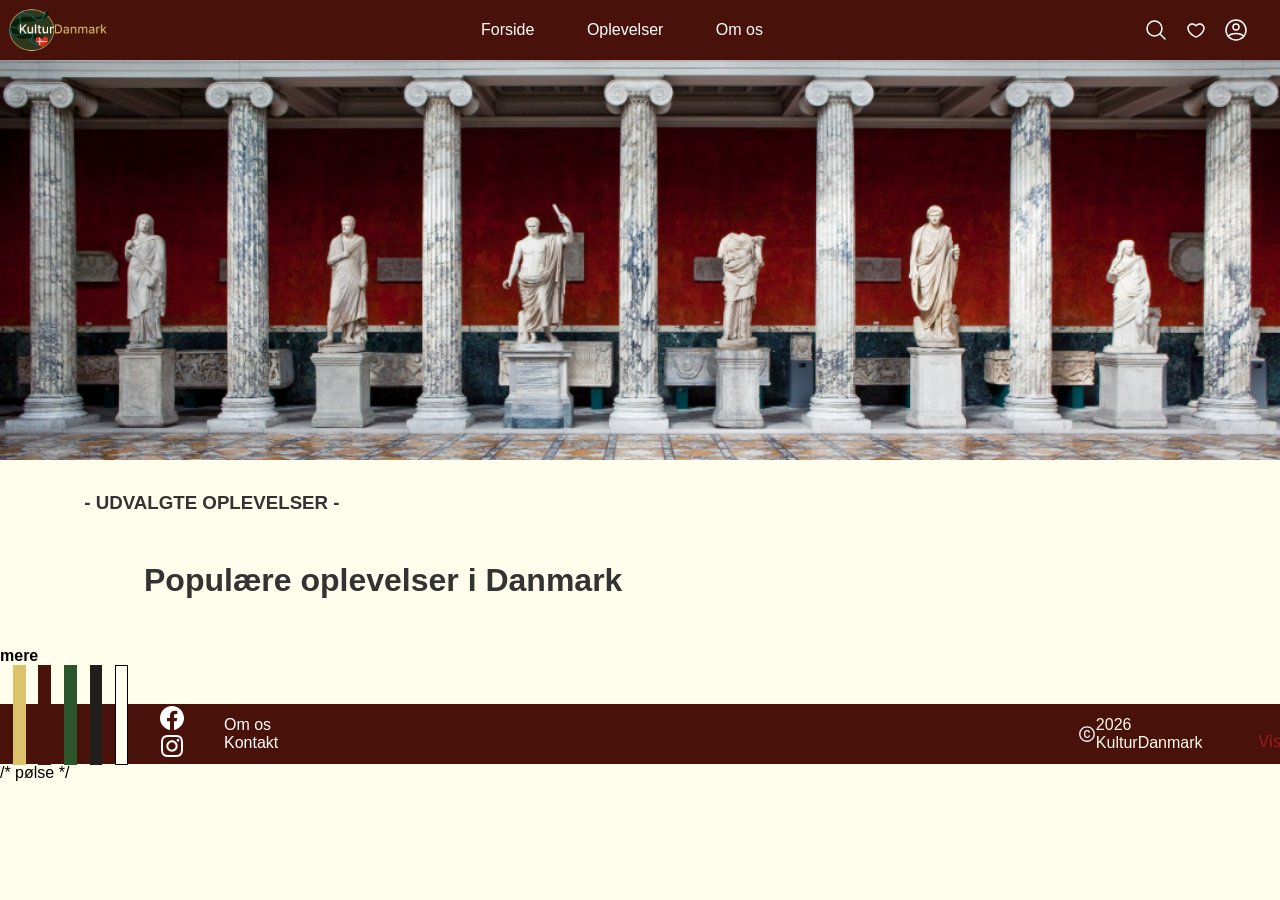
==== index.html @ b238a666 "hello world" ====
<!DOCTYPE html>
<html lang="da">
<head>
    <meta charset="UTF-8">
    <meta name="viewport" content="width=device-width, initial-scale=1.0">
    <title>Forside</title>
    <link rel="stylesheet" href="/css/siyamand.css">
</head>
<body>
    <header>
        <a href="/index.html">
            <img class="logo" src="/img/logo.png" alt="logo">
        </a>
        <nav>
            <ul>
                <li><a href="/index.html">Forside</a></li>
                <li><a href="/oplevelser.html">Oplevelser</a></li>
                <li><a href="/omos.html">Om os</a></li>
            </ul>
        </nav>
        <div class="ikon">
        <a href="#">
            <img class="ikoner" src="/img/magnifying-glass.svg" alt="søgeikon">
        </a>
        <a href="#">
            <img class="ikoner" src="/img/heart.svg" alt="likes">
        </a>
        <a href="#">
            <img class="ikoner" src="/img/profile-circle.svg" alt="profile">
        </a>
        </div>
    </header>

    <main>
        <img src="/img/banner.png" alt="banner" class="banner-img">
        <h3>- UDVALGTE OPLEVELSER -</h3>
        <h1>Populære oplevelser i Danmark</h1>
        <div class="mere"> </div>
        <h4>mere</h4>

         <div class="farve-linjer">
            <div class="box-1"></div>
            <div class="box-2"></div>
            <div class="box-3"></div>
            <div class="box-4"></div>
            <div class="box-5"></div>
        </div>
    </main>
    
    <footer>
        <div class="so-me">
            <img src="/img/facebook.svg" alt="facebook">
            <img src="/img/instagram.svg" alt="instagram">
        </div>
        <div class="box-6"></div>
        <div class="genveje">
            <ul>
                <li><a href="/omos.html">Om os</a></li>
                <li><a href="#">Kontakt</a></li>
            </ul>
        </div>
        <div class="copyright">
            <img class="copyikon" src="/img/copyright-circle.svg" alt="copyright">
            <p class="kdk">2026 KulturDanmark</p>
            <img class="visitdk" src="/img/visitdenmark-logo.png" alt="visitdenmark">
        </div>        
    </footer>
</body>
</html>

/* pølse */
---- css/siyamand.css ----
/*Hele hjemmesiden*/
* {
    box-sizing: border-box;
    margin: 0;
    font-family: inter, sans-serif;
}

body {
    background-color: #fffdeb;
}

/*Header*/
header {
    background-color: #48110a;
    display: flex;
    align-items: center;
    padding: 0;
    justify-content: space-between;
    height: 60px;
}

.logo {
    width: 100px;
    display: block;
    margin: 0.5em;
}

nav {
    padding: 0;
}

nav ul {
    padding: 0;
}

nav li {
    display: inline-block;
    padding: 0 1.5em;
}

li a {
    color: #ffffff;
    text-decoration: none;
}

li a:hover {
    color: #d7d7d7;
    border-bottom: 2px solid #d7d7d7;
}

.ikoner {
    display: flex;
    align-items: center;
    margin: 0 1rem 0 auto;
}

.ikon {
    display: flex;
    margin: 0 1em;
}

/*Footer*/
footer {
    background-color: #48110a;
    height: 60px;
    display: flex;
    align-items: center;
    justify-content: space-between;
    margin: 0;
}

.farve-linjer {
    display: flex;
    position: relative;
    margin-bottom: -3.8em;
}

.box-1 {
    background-color: #ddc26c;
    height: 100px;
    width: 1%;
    margin-right: 0.8em;
    margin-left: 0.8em;
}

.box-2 {
    background-color: #48110a;
    height: 100px;
    width: 1%;
    margin-right: 0.8em;
}

.box-3 {
    background-color: #2c572c;
    height: 100px;
    width: 1%;
    margin-right: 0.8em;
}

.box-4 {
    background-color: #211e1c;
    height: 100px;
    width: 1%;
    margin-right: 0.8em;
}

.box-5 {
    background-color: #fffdeb;
    height: 100px;
    width: 1%;
    margin-right: 0.8em;
    border-style: solid;
    border-width: 1px;
}

.so-me {
    margin-left: 10em;
}

.box-6 {
    background-color: white;
}

.genveje {
    margin-right: 50em;
    text-decoration: none;
}

.genveje ul {
    color: white;
    list-style: none;
}

.genveje ul li a:hover {
    color: #d7d7d7;
}

.copyright {
    float: right;
    display: flex;
    color: #fffdeb;
    width: 25%;
    justify-content: space-between;
    align-items: center;
}

.copyikon {
    width: 1.1em;
}

.kdk {
    margin-right: 3em;
}

.visitdk {
    width: 10em;
}

/*Forside*/
.banner-img {
    height: 400px;
    object-fit: cover;
    object-position: center 35%;
    width: 100%;
}

h1,h3 {
    color: #333333;
    text-align: left;
    margin: 1.5em 4.5em;
}
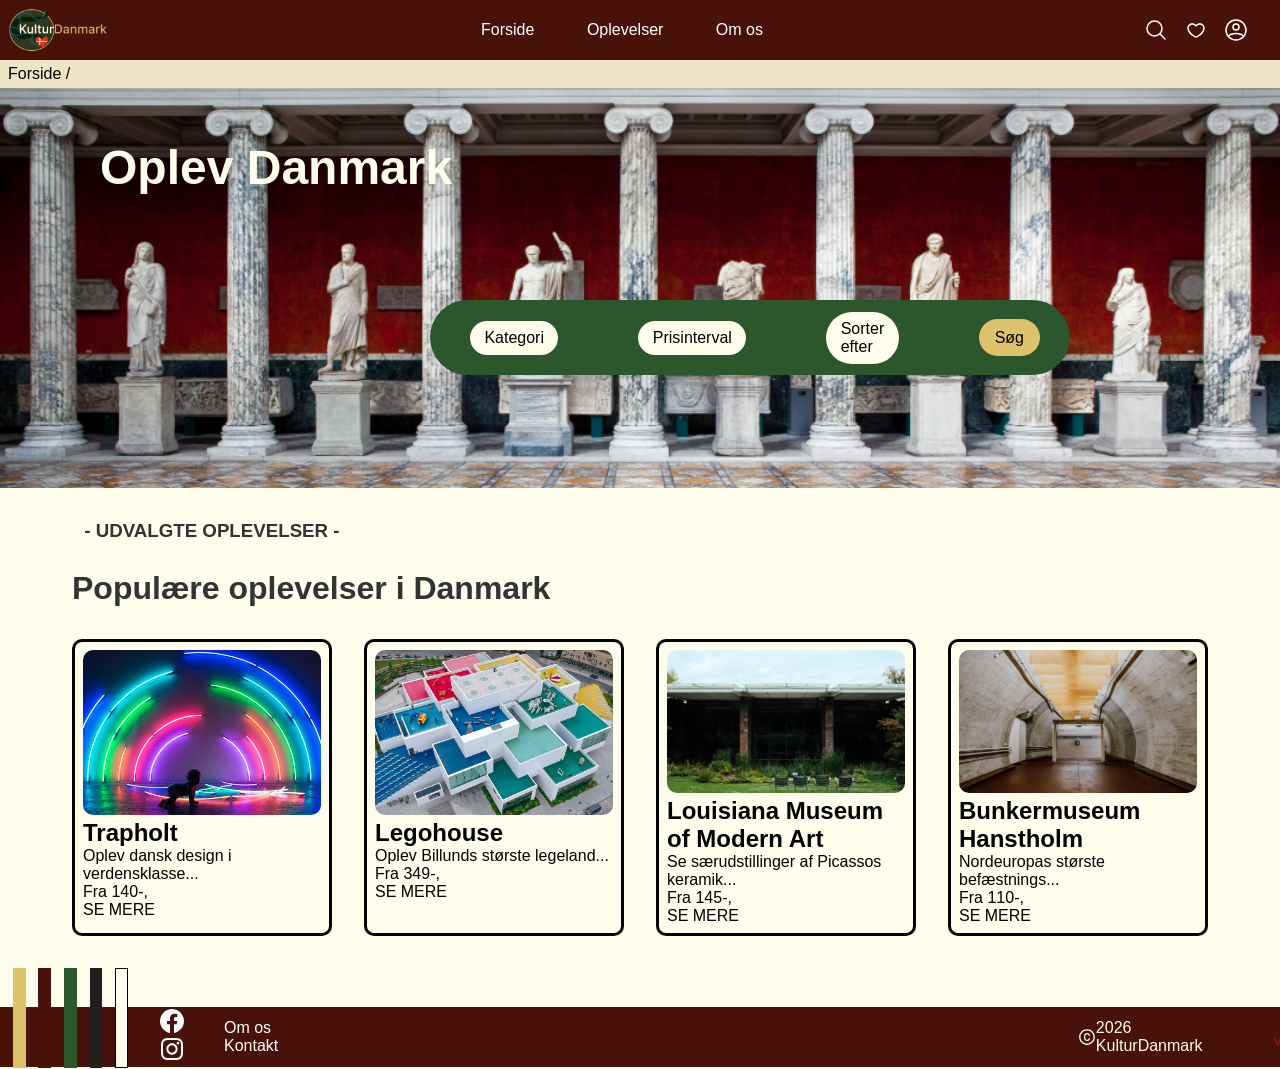
==== commit d673fdbc: "last edits" ====
--- a/index.html
+++ b/index.html
@@ -32,12 +32,61 @@
     </header>
 
     <main>
+        <div class="oplev">
+        <h1>Oplev Danmark</h1>
+        </div>
+    <p class="brødkrumme">Forside /</p>
         <img src="/img/banner.png" alt="banner" class="banner-img">
+
         <h3>- UDVALGTE OPLEVELSER -</h3>
+    <div class="populære">
         <h1>Populære oplevelser i Danmark</h1>
+        </div>
         <div class="mere"> </div>
-        <h4>mere</h4>
+                </a>
+        <a href="oplevelser.html" class="seflere">
+            Se flere oplevelser
+        </a>
 
+          <section class="search">
+            <p class="search-valg1">Kategori</p>
+            <p class="search-valg1">Prisinterval</p>
+            <p class="search-valg1">Sorter efter</p>
+            <p class="search-valg2">Søg</p>
+        </section>
+        <div class="rækker">
+            <section class="linje">
+                <img class="gallery" src="/img/trapholt.jpg" alt="trapholt">
+                <h2>Trapholt</h2>
+                <p>Oplev dansk design i verdensklasse...</p>
+                <p>Fra 140-,</p>
+                <p>SE MERE</p>
+            </section>
+            <section class="linje">
+                <img class="gallery" src="/img/lego-house.jpg" alt="legohouse">
+                <h2>Legohouse</h2>
+                <p>Oplev Billunds største legeland...</p>
+                <p>Fra 349-,</p>
+                <p>SE MERE</p>
+            </section>
+            <section class="linje">
+                <img class="gallery" src="/img/louisiana-museum-of-modern-art.png" alt="louisiana museum of modern art">
+                <h2>Louisiana Museum of Modern Art</h2>
+                <p>Se særudstillinger af Picassos keramik...</p>
+                <p>Fra 145-,</p>
+                <p>SE MERE</p>
+            </section>
+            <section class="linje">
+                <img class="gallery" src="/img/hanstholm-bunkermuseum.png" alt="bunkermuseum hanstholm">
+                <h2>Bunkermuseum Hanstholm</h2>
+                <p>Nordeuropas største befæstnings...</p>
+                <p>Fra 110-,</p>
+                <p>SE MERE</p>
+            </section>
+        </div>
+        </div>
+
+        
          <div class="farve-linjer">
             <div class="box-1"></div>
             <div class="box-2"></div>
@@ -66,6 +115,4 @@
         </div>        
     </footer>
 </body>
-</html>
-
-/* pølse */+</html>
--- a/css/siyamand.css
+++ b/css/siyamand.css
@@ -59,102 +59,6 @@
     margin: 0 1em;
 }
 
-/*Footer*/
-footer {
-    background-color: #48110a;
-    height: 60px;
-    display: flex;
-    align-items: center;
-    justify-content: space-between;
-    margin: 0;
-}
-
-.farve-linjer {
-    display: flex;
-    position: relative;
-    margin-bottom: -3.8em;
-}
-
-.box-1 {
-    background-color: #ddc26c;
-    height: 100px;
-    width: 1%;
-    margin-right: 0.8em;
-    margin-left: 0.8em;
-}
-
-.box-2 {
-    background-color: #48110a;
-    height: 100px;
-    width: 1%;
-    margin-right: 0.8em;
-}
-
-.box-3 {
-    background-color: #2c572c;
-    height: 100px;
-    width: 1%;
-    margin-right: 0.8em;
-}
-
-.box-4 {
-    background-color: #211e1c;
-    height: 100px;
-    width: 1%;
-    margin-right: 0.8em;
-}
-
-.box-5 {
-    background-color: #fffdeb;
-    height: 100px;
-    width: 1%;
-    margin-right: 0.8em;
-    border-style: solid;
-    border-width: 1px;
-}
-
-.so-me {
-    margin-left: 10em;
-}
-
-.box-6 {
-    background-color: white;
-}
-
-.genveje {
-    margin-right: 50em;
-    text-decoration: none;
-}
-
-.genveje ul {
-    color: white;
-    list-style: none;
-}
-
-.genveje ul li a:hover {
-    color: #d7d7d7;
-}
-
-.copyright {
-    float: right;
-    display: flex;
-    color: #fffdeb;
-    width: 25%;
-    justify-content: space-between;
-    align-items: center;
-}
-
-.copyikon {
-    width: 1.1em;
-}
-
-.kdk {
-    margin-right: 3em;
-}
-
-.visitdk {
-    width: 10em;
-}
 
 /*Forside*/
 .banner-img {
@@ -164,8 +68,184 @@
     width: 100%;
 }
 
-h1,h3 {
+.oplev {
+    font-size: x-large;
+    color:#fffdeb;
+    position:absolute; top: 140px;
+    position:absolute; left: 100px;
+}
+
+.populære {
     color: #333333;
     text-align: left;
     margin: 1.5em 4.5em;
-}+
+}
+
+h3 {
+    color: #333333;
+    text-align: left;
+    margin: 1.5em 4.5em;
+}
+
+/*Footer*/
+footer {
+    background-color: #48110a;
+    height: 60px;
+    display: flex;
+    align-items: center;
+    justify-content: space-between;
+    margin: 0;
+}
+
+.farve-linjer {
+    display: flex;
+    position: relative;
+    margin-bottom: -3.8em;
+}
+
+.box-1 {
+    background-color: #ddc26c;
+    height: 100px;
+    width: 1%;
+    margin-right: 0.8em;
+    margin-left: 0.8em;
+}
+
+.box-2 {
+    background-color: #48110a;
+    height: 100px;
+    width: 1%;
+    margin-right: 0.8em;
+}
+
+.box-3 {
+    background-color: #2c572c;
+    height: 100px;
+    width: 1%;
+    margin-right: 0.8em;
+}
+
+.box-4 {
+    background-color: #211e1c;
+    height: 100px;
+    width: 1%;
+    margin-right: 0.8em;
+}
+
+.box-5 {
+    background-color: #fffdeb;
+    height: 100px;
+    width: 1%;
+    margin-right: 0.8em;
+    border-style: solid;
+    border-width: 1px;
+}
+
+.so-me {
+    margin-left: 10em;
+}
+
+.box-6 {
+    background-color: white;
+}
+
+.genveje {
+    margin-right: 50em;
+    text-decoration: none;
+}
+
+.genveje ul {
+    color: white;
+    list-style: none;
+}
+
+.genveje ul li a:hover {
+    color: #d7d7d7;
+}
+
+.copyright {
+    float: right;
+    display: flex;
+    color: #fffdeb;
+    width: 25%;
+    justify-content: space-between;
+    align-items: center;
+}
+
+.copyikon {
+    width: 1.1em;
+}
+
+.kdk {
+    margin-right: 3em;
+}
+
+.visitdk {
+        width: 8em;
+        height: 4em;
+}
+
+/* forside */
+
+.brødkrumme {
+padding: 0.3em 0.5em;
+background-color: #eee5c7;
+}
+
+.search {
+    border-radius: 50px;
+    background-color: #2c572c;
+    width: 50%;
+    height: 75px;
+    margin: 0 auto;
+    display: flex;
+    align-items: center;
+    justify-content: space-between;
+    position:absolute; top: 300px;
+    position:absolute; left: 430px;
+}
+
+.search-valg1 {
+    display: block;
+    margin: 0 2.5em;
+    background-color: #fffdeb;
+    border-radius: 50px;
+    padding: 0.5em 0.9em;
+}
+
+.search-valg2 {
+    display: block;
+    margin: 0 2.5em;
+    background-color: #ddc26c;
+    border-radius: 50px;
+    padding: 0.6em 1em;
+}
+
+.rækker {
+    display: flex;
+    margin: 2em 3.5em;
+}
+
+.linje {
+    aspect-ratio: 1/1;
+    width: 25%;
+    border-radius: 10px;
+    padding: 0.5em;
+    border-style: solid;
+    margin: 0 1em;
+}
+
+.gallery {
+    width: 100%;
+    border-radius: 10px;
+    height: 60%;
+    object-fit: cover;
+}
+
+.seflere {
+    color: #48110a;
+    text-decoration: none;
+    position:absolute; left: 1480px;
+    position:absolute; top: 600px;
+}
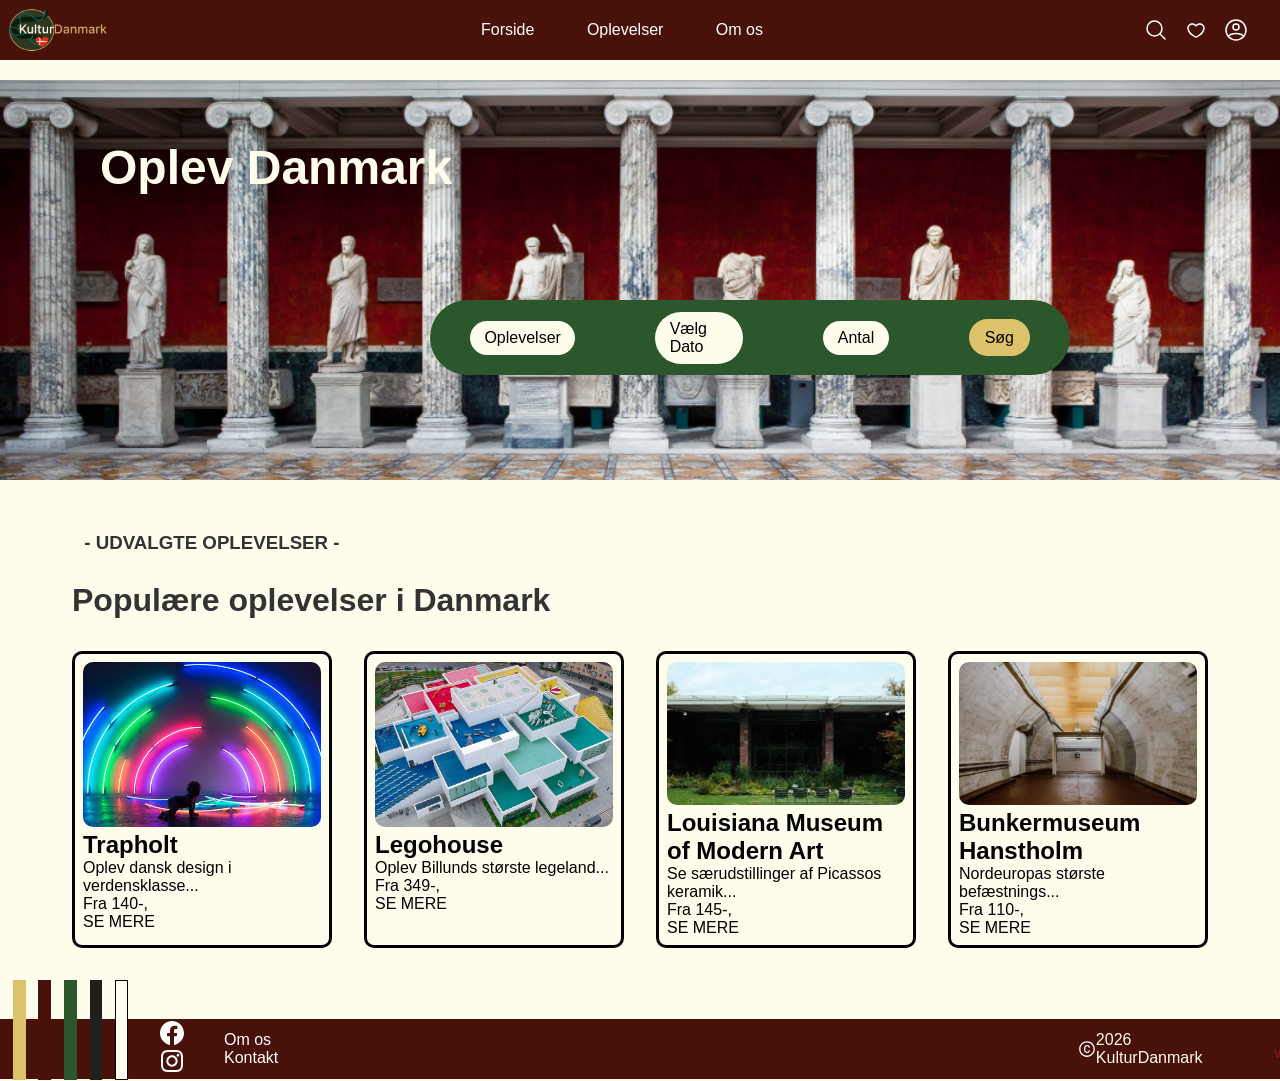
==== commit e37e26b2: "finished changes" ====
--- a/index.html
+++ b/index.html
@@ -35,7 +35,6 @@
         <div class="oplev">
         <h1>Oplev Danmark</h1>
         </div>
-    <p class="brødkrumme">Forside /</p>
         <img src="/img/banner.png" alt="banner" class="banner-img">
 
         <h3>- UDVALGTE OPLEVELSER -</h3>
@@ -49,9 +48,9 @@
         </a>
 
           <section class="search">
-            <p class="search-valg1">Kategori</p>
-            <p class="search-valg1">Prisinterval</p>
-            <p class="search-valg1">Sorter efter</p>
+            <p class="search-valg1">Oplevelser</p>
+            <p class="search-valg1">Vælg Dato</p>
+            <p class="search-valg1">Antal</p>
             <p class="search-valg2">Søg</p>
         </section>
         <div class="rækker">
--- a/css/siyamand.css
+++ b/css/siyamand.css
@@ -62,6 +62,7 @@
 
 /*Forside*/
 .banner-img {
+    margin: 20px 0px;
     height: 400px;
     object-fit: cover;
     object-position: center 35%;
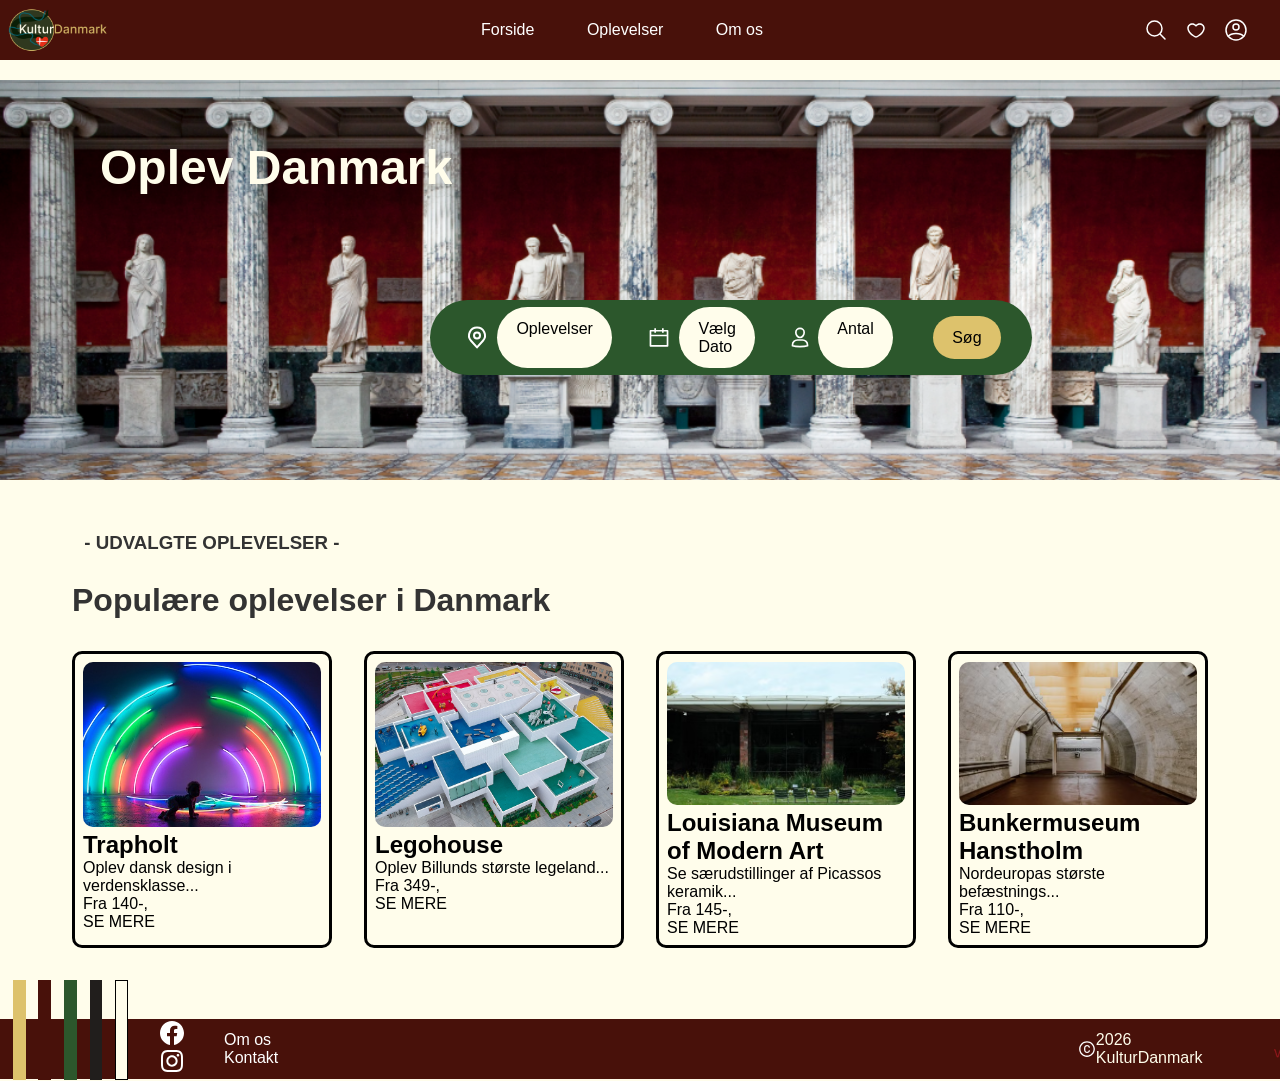
==== commit 9b26a216: "Søgebar færdig" ====
--- a/index.html
+++ b/index.html
@@ -48,9 +48,14 @@
         </a>
 
           <section class="search">
+            <div class="søgebar">
+            <img class="søg-ikoner" src="/img/location-pin.svg" alt="pin">
             <p class="search-valg1">Oplevelser</p>
+            <img class="søg-ikoner" src="/img/calendar.svg" alt="kalender">
             <p class="search-valg1">Vælg Dato</p>
+            <img class="søg-ikoner" src="/img/profile.svg" alt="profil">
             <p class="search-valg1">Antal</p>
+            </div>
             <p class="search-valg2">Søg</p>
         </section>
         <div class="rækker">
--- a/css/siyamand.css
+++ b/css/siyamand.css
@@ -59,8 +59,105 @@
     margin: 0 1em;
 }
 
-
-/*Forside*/
+/*Footer*/
+footer {
+    background-color: #48110a;
+    height: 60px;
+    display: flex;
+    align-items: center;
+    justify-content: space-between;
+    margin: 0;
+}
+
+.farve-linjer {
+    display: flex;
+    position: relative;
+    margin-bottom: -3.8em;
+}
+
+.box-1 {
+    background-color: #ddc26c;
+    height: 100px;
+    width: 1%;
+    margin-right: 0.8em;
+    margin-left: 0.8em;
+}
+
+.box-2 {
+    background-color: #48110a;
+    height: 100px;
+    width: 1%;
+    margin-right: 0.8em;
+}
+
+.box-3 {
+    background-color: #2c572c;
+    height: 100px;
+    width: 1%;
+    margin-right: 0.8em;
+}
+
+.box-4 {
+    background-color: #211e1c;
+    height: 100px;
+    width: 1%;
+    margin-right: 0.8em;
+}
+
+.box-5 {
+    background-color: #fffdeb;
+    height: 100px;
+    width: 1%;
+    margin-right: 0.8em;
+    border-style: solid;
+    border-width: 1px;
+}
+
+.so-me {
+    margin-left: 10em;
+}
+
+.box-6 {
+    background-color: white;
+}
+
+.genveje {
+    margin-right: 50em;
+    text-decoration: none;
+}
+
+.genveje ul {
+    color: white;
+    list-style: none;
+}
+
+.genveje ul li a:hover {
+    color: #d7d7d7;
+}
+
+.copyright {
+    float: right;
+    display: flex;
+    color: #fffdeb;
+    width: 25%;
+    justify-content: space-between;
+    align-items: center;
+}
+
+.copyikon {
+    width: 1.1em;
+}
+
+.kdk {
+    margin-right: 3em;
+}
+
+.visitdk {
+        width: 8em;
+        height: 4em;
+}
+
+/* Forside */
 .banner-img {
     margin: 20px 0px;
     height: 400px;
@@ -89,106 +186,6 @@
     margin: 1.5em 4.5em;
 }
 
-/*Footer*/
-footer {
-    background-color: #48110a;
-    height: 60px;
-    display: flex;
-    align-items: center;
-    justify-content: space-between;
-    margin: 0;
-}
-
-.farve-linjer {
-    display: flex;
-    position: relative;
-    margin-bottom: -3.8em;
-}
-
-.box-1 {
-    background-color: #ddc26c;
-    height: 100px;
-    width: 1%;
-    margin-right: 0.8em;
-    margin-left: 0.8em;
-}
-
-.box-2 {
-    background-color: #48110a;
-    height: 100px;
-    width: 1%;
-    margin-right: 0.8em;
-}
-
-.box-3 {
-    background-color: #2c572c;
-    height: 100px;
-    width: 1%;
-    margin-right: 0.8em;
-}
-
-.box-4 {
-    background-color: #211e1c;
-    height: 100px;
-    width: 1%;
-    margin-right: 0.8em;
-}
-
-.box-5 {
-    background-color: #fffdeb;
-    height: 100px;
-    width: 1%;
-    margin-right: 0.8em;
-    border-style: solid;
-    border-width: 1px;
-}
-
-.so-me {
-    margin-left: 10em;
-}
-
-.box-6 {
-    background-color: white;
-}
-
-.genveje {
-    margin-right: 50em;
-    text-decoration: none;
-}
-
-.genveje ul {
-    color: white;
-    list-style: none;
-}
-
-.genveje ul li a:hover {
-    color: #d7d7d7;
-}
-
-.copyright {
-    float: right;
-    display: flex;
-    color: #fffdeb;
-    width: 25%;
-    justify-content: space-between;
-    align-items: center;
-}
-
-.copyikon {
-    width: 1.1em;
-}
-
-.kdk {
-    margin-right: 3em;
-}
-
-.visitdk {
-        width: 8em;
-        height: 4em;
-}
-
-/* forside */
-
 .brødkrumme {
 padding: 0.3em 0.5em;
 background-color: #eee5c7;
@@ -197,7 +194,7 @@
 .search {
     border-radius: 50px;
     background-color: #2c572c;
-    width: 50%;
+    width: 47%;
     height: 75px;
     margin: 0 auto;
     display: flex;
@@ -207,12 +204,23 @@
     position:absolute; left: 430px;
 }
 
+.søgebar {
+    display: flex;
+    margin-left: 0em;
+}
+
+.søg-ikoner {
+    position: relative;
+    margin-right: 0.5em;
+    margin-left: 2.2em;
+}
+
 .search-valg1 {
     display: block;
-    margin: 0 2.5em;
+    margin: 0 0;
     background-color: #fffdeb;
     border-radius: 50px;
-    padding: 0.5em 0.9em;
+    padding: 0.8em 1.2em;
 }
 
 .search-valg2 {
@@ -220,7 +228,7 @@
     margin: 0 2.5em;
     background-color: #ddc26c;
     border-radius: 50px;
-    padding: 0.6em 1em;
+    padding: 0.8em 1.2em;
 }
 
 .rækker {
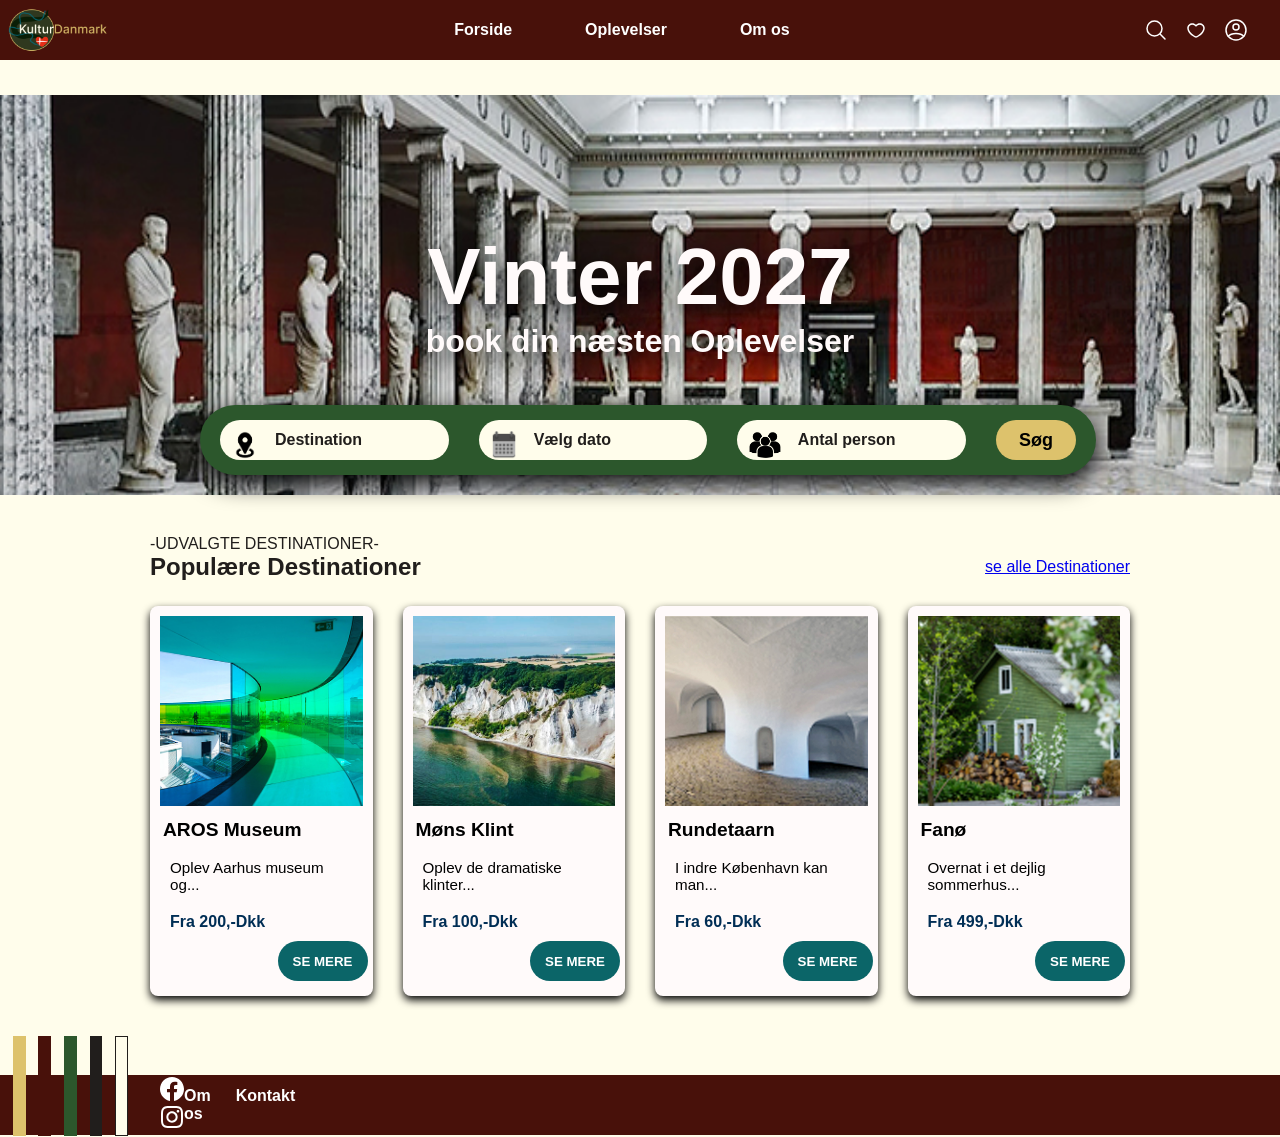
==== commit f875978e: "siyamands ting" ====
--- a/index.html
+++ b/index.html
@@ -3,11 +3,11 @@
 <head>
     <meta charset="UTF-8">
     <meta name="viewport" content="width=device-width, initial-scale=1.0">
-    <title>Forside</title>
-    <link rel="stylesheet" href="/css/siyamand.css">
+    <title>Kultur Danmark</title>
+    <link rel="stylesheet" href="css/siyamand.css">
 </head>
 <body>
-    <header>
+ <header>
         <a href="/index.html">
             <img class="logo" src="/img/logo.png" alt="logo">
         </a>
@@ -31,75 +31,98 @@
         </div>
     </header>
 
-    <main>
-        <div class="oplev">
-        <h1>Oplev Danmark</h1>
+              </section>
+              
+             <main>
+                <section class="banner">
+                    
+                    <div class="banner-content">
+                    <h1>Vinter 2027</h1>
+                    <p> book din næsten Oplevelser</p>
+                    </div>
+                    <img src="images/hovedbanner 4.jpg" alt="banner">
+                    
+                        </div>
+                        <div class="search-bar-box">
+                        <div class="search-field">
+                            <img src="images/location.png" alt="Destination">
+                     <span>Destination</span>
+    </div>
+
+    <div class="search-field">
+        <img src="images/calender.png.png" alt="dato">
+        
+        <span> Vælg dato</span>
+         </div>
+        <div class="search-field">
+        <img src="images/mand1.png" alt="antal person">
+        <span> Antal person</span>
         </div>
-        <img src="/img/banner.png" alt="banner" class="banner-img">
+   
+        <div class="søg">
+            <button class="search-submit">Søg</button>
 
-        <h3>- UDVALGTE OPLEVELSER -</h3>
-    <div class="populære">
-        <h1>Populære oplevelser i Danmark</h1>
-        </div>
-        <div class="mere"> </div>
-                </a>
-        <a href="oplevelser.html" class="seflere">
-            Se flere oplevelser
-        </a>
-
-          <section class="search">
-            <div class="søgebar">
-            <img class="søg-ikoner" src="/img/location-pin.svg" alt="pin">
-            <p class="search-valg1">Oplevelser</p>
-            <img class="søg-ikoner" src="/img/calendar.svg" alt="kalender">
-            <p class="search-valg1">Vælg Dato</p>
-            <img class="søg-ikoner" src="/img/profile.svg" alt="profil">
-            <p class="search-valg1">Antal</p>
-            </div>
-            <p class="search-valg2">Søg</p>
-        </section>
-        <div class="rækker">
-            <section class="linje">
-                <img class="gallery" src="/img/trapholt.jpg" alt="trapholt">
-                <h2>Trapholt</h2>
-                <p>Oplev dansk design i verdensklasse...</p>
-                <p>Fra 140-,</p>
-                <p>SE MERE</p>
-            </section>
-            <section class="linje">
-                <img class="gallery" src="/img/lego-house.jpg" alt="legohouse">
-                <h2>Legohouse</h2>
-                <p>Oplev Billunds største legeland...</p>
-                <p>Fra 349-,</p>
-                <p>SE MERE</p>
-            </section>
-            <section class="linje">
-                <img class="gallery" src="/img/louisiana-museum-of-modern-art.png" alt="louisiana museum of modern art">
-                <h2>Louisiana Museum of Modern Art</h2>
-                <p>Se særudstillinger af Picassos keramik...</p>
-                <p>Fra 145-,</p>
-                <p>SE MERE</p>
-            </section>
-            <section class="linje">
-                <img class="gallery" src="/img/hanstholm-bunkermuseum.png" alt="bunkermuseum hanstholm">
-                <h2>Bunkermuseum Hanstholm</h2>
-                <p>Nordeuropas største befæstnings...</p>
-                <p>Fra 110-,</p>
-                <p>SE MERE</p>
-            </section>
-        </div>
         </div>
 
-        
-         <div class="farve-linjer">
+    
+                    </section>
+              
+             <section class="destinations-section">
+                <p>-UDVALGTE DESTINATIONER-</p>
+                <div class="destinations-title-row">
+                <h2>Populære Destinationer</h2>
+                <a href="#">se alle Destinationer</a>
+                </div>
+                
+                <div class="oplevelser-list">
+                    
+                    <div class="oplev">
+                    <img src="images/Aarhus.jpg" alt="AROS Museum">
+                    <h3>AROS Museum</h3>
+                    <p>Oplev Aarhus  museum og...</p>
+                    <span class="price"> Fra 200,-Dkk</span>
+                    <button class="knap">SE MERE</button>
+                     </div>
+                           
+                     
+                    <div class="oplev">
+                    <img src="images/mnstklin.jpg" alt="Møns Klints">
+                    <h3>Møns Klint</h3>
+                    <p>Oplev de dramatiske klinter...</p>
+                     <span class="price"> Fra 100,-Dkk</span>
+                 <button class="knap">SE MERE</button>
+                     </div>
+                                 
+                      
+                    <div class="oplev">
+                    <img src="images/runderatn.jpg" alt="Billund Legoland">
+                    <h3>Rundetaarn</h3>
+                    <p> I indre København kan man...</p>
+                    <span class="price"> Fra 60,-Dkk</span>
+                    <button class="knap">SE MERE</button> 
+                     </div>
+                
+                
+                     
+                    <div class="oplev">
+                    <img src="images/fano.jpg" alt="Mønsk Klin">
+                    <h3>Fanø</h3>
+                    <p> Overnat i et dejlig sommerhus...</p>
+                    <span class="price"> Fra 499,-Dkk</span>
+                    <button class="knap">SE MERE</button>
+                     
+                </div>
+                 </div>
+             </section> 
+                        <div class="farve-linjer">
             <div class="box-1"></div>
             <div class="box-2"></div>
             <div class="box-3"></div>
             <div class="box-4"></div>
             <div class="box-5"></div>
         </div>
-    </main>
     
+    </main> 
     <footer>
         <div class="so-me">
             <img src="/img/facebook.svg" alt="facebook">
@@ -118,5 +141,5 @@
             <img class="visitdk" src="/img/visitdenmark-logo.png" alt="visitdenmark">
         </div>        
     </footer>
-</body>
+   </body>
 </html>
--- a/css/siyamand.css
+++ b/css/siyamand.css
@@ -1,15 +1,249 @@
-/*Hele hjemmesiden*/
-* {
+*{
+    margin: 0;
+    padding: 0;
     box-sizing: border-box;
-    margin: 0;
-    font-family: inter, sans-serif;
-}
-
-body {
-    background-color: #fffdeb;
-}
-
-/*Header*/
+     font-family: inter, sans-serif;
+}
+body{
+       background-color: #FFFDEB;
+    color: #211e1c;
+    }
+   
+ ul{
+           list-style: none;
+        display: flex;
+      gap: 25px;
+     color: #fffcfc;
+    font-weight: bolder;
+ padding-right: 400px;
+    
+}
+   li a{
+    text-decoration: none;
+          
+    color: azure;
+    font-weight: bold;
+
+}
+.nav-actions search{
+    position: absolute;
+    height: 15px;
+    margin-right: 100px;
+    
+    
+ }
+.nav-actions {
+
+    display: flex;
+    color: #f4f0f0;
+  align-items: center;
+        
+    height: 80px;
+    border-radius: 50px;
+     
+
+}
+
+.nav-actions img{
+    height: 25px;
+    gap: 15px;
+    padding-left: 10px;
+}
+.search-btn-top{
+  color: #000;
+    background-color: #fffafa;
+    
+    border-radius: 50px;
+      width: 200px;
+      height: 40px;
+      box-shadow: 0 4px 12px rgb(172, 159, 159);
+      float: right;
+      border: none;
+}
+
+.banner{
+    position: relative;
+    width: 100%;
+    height: 400px;
+ }
+.banner img{
+    width: 100%;
+    height: 100%;
+ margin-top: 35px;
+    
+    display: block;
+}
+.banner-content{
+    position: absolute;
+    top: 50%;
+    left: 50%;
+    transform: translate(-50%, -50%);
+    text-align: center;
+    color: #fffafa;
+    
+    width: 100%;
+}
+.banner-content h1{
+     
+    font-size: 5rem;
+    font-weight: bold;
+    text-shadow: 0 8px 25px rgb(0, 0, 0);
+     
+}
+.banner-content p{
+    font-size: 2rem;
+   
+}
+
+.search-bar-box{
+    position: absolute;
+     justify-content: space-between;
+     
+    background-color: #2c572c;
+    padding: 15px 20px;
+    border-radius: 50px;
+      width: 70%;
+    align-items: center;
+    display: flex;
+    gap: 30px;
+    bottom: 20px;
+    font-weight: bolder;
+    box-shadow: 0 8px 25px rgb(0, 0, 0);
+    
+    margin-left: 200px;
+    justify-content: space-around;
+        
+    
+   
+  }
+
+   
+  .search-field{
+    position: relative;
+    height: 40px;
+       
+       display: flex;
+       flex: 1;
+       justify-content: flex-start;
+    align-items: center;
+    padding: 5px 10px;
+    border-radius: 50px;
+    background-color: #FFFDEB;
+   
+    align-items: center;
+    gap: 15px;
+    box-shadow: 0 4 8px #000;
+    
+        
+  }
+ 
+   .search-bar-box img{
+    position: relative;
+    display:25px;
+    width: auto;
+    margin-bottom: 25px;
+   
+    
+  }
+   
+
+.search-bar-box .search-submit{
+    height: 40px;
+    width: 80px;
+    background-color: #ddc26c;
+    border-radius: 50px;
+    font-size: large;
+    font-weight: bolder;
+    border: none;
+}
+.search-submit:hover {
+    background-color: #479247;  
+}
+.banner-content p{
+   
+    font-weight: bolder;
+    text-shadow: 0 8px 25px rgb(0, 0, 0);
+
+}
+.destinations-section{
+    padding: 40px 150px 40px;
+   width: 100%;
+    
+   }
+   
+ 
+.destinations-title-row{
+    display: flex;
+    justify-content:space-between;
+    align-items: center;
+    margin-bottom: 25px;
+   
+    
+   
+}
+.oplevelser-list{
+    display: flex;
+    justify-content: center;
+    gap: 30px;
+}
+.oplev{
+    border: #fffafa;
+    border-radius: 8px;
+    overflow: hidden;
+    width: 260px;
+    height: 390px;
+    box-shadow: 0 4px 8px #000;
+    transition: 0.3s ease;
+    background-color: #fffafa;
+    padding: 5px 5px;
+}
+ 
+.oplev img{
+    width: 100%;
+    height: 200px;
+    object-fit: cover;
+    display: block;
+    padding: 5px 5px;
+}
+
+.oplev h3{
+    font-size: 1.2rem;
+    color: #000;
+    padding: 8px 8px;
+}
+.oplev p{
+    font-size: 0.95rem;
+    color: #000;
+    padding: 10px 15px;
+}
+ 
+.oplev:hover{
+    transform: translateY(-5px);
+}
+.oplev .price{
+   display: flex;
+    font-weight: bold;
+    color: rgb(1, 46, 85);
+    padding: 10px 15px;
+}
+.knap{
+    display: block;
+    width: 90px;
+    height: 40px;
+    background-color: rgb(11, 101, 104);
+    color: white;
+    border: none;
+    border-radius: 20px;
+    font-weight: bolder;
+    text-align: center;
+    float: right;
+    
+}
+
+.knap:hover{
+    background-color: #0d3602;
+}
+
 header {
     background-color: #48110a;
     display: flex;
@@ -156,105 +390,3 @@
         width: 8em;
         height: 4em;
 }
-
-/* Forside */
-.banner-img {
-    margin: 20px 0px;
-    height: 400px;
-    object-fit: cover;
-    object-position: center 35%;
-    width: 100%;
-}
-
-.oplev {
-    font-size: x-large;
-    color:#fffdeb;
-    position:absolute; top: 140px;
-    position:absolute; left: 100px;
-}
-
-.populære {
-    color: #333333;
-    text-align: left;
-    margin: 1.5em 4.5em;
-
-}
-
-h3 {
-    color: #333333;
-    text-align: left;
-    margin: 1.5em 4.5em;
-}
-
-.brødkrumme {
-padding: 0.3em 0.5em;
-background-color: #eee5c7;
-}
-
-.search {
-    border-radius: 50px;
-    background-color: #2c572c;
-    width: 47%;
-    height: 75px;
-    margin: 0 auto;
-    display: flex;
-    align-items: center;
-    justify-content: space-between;
-    position:absolute; top: 300px;
-    position:absolute; left: 430px;
-}
-
-.søgebar {
-    display: flex;
-    margin-left: 0em;
-}
-
-.søg-ikoner {
-    position: relative;
-    margin-right: 0.5em;
-    margin-left: 2.2em;
-}
-
-.search-valg1 {
-    display: block;
-    margin: 0 0;
-    background-color: #fffdeb;
-    border-radius: 50px;
-    padding: 0.8em 1.2em;
-}
-
-.search-valg2 {
-    display: block;
-    margin: 0 2.5em;
-    background-color: #ddc26c;
-    border-radius: 50px;
-    padding: 0.8em 1.2em;
-}
-
-.rækker {
-    display: flex;
-    margin: 2em 3.5em;
-}
-
-.linje {
-    aspect-ratio: 1/1;
-    width: 25%;
-    border-radius: 10px;
-    padding: 0.5em;
-    border-style: solid;
-    margin: 0 1em;
-}
-
-.gallery {
-    width: 100%;
-    border-radius: 10px;
-    height: 60%;
-    object-fit: cover;
-}
-
-.seflere {
-    color: #48110a;
-    text-decoration: none;
-    position:absolute; left: 1480px;
-    position:absolute; top: 600px;
-}
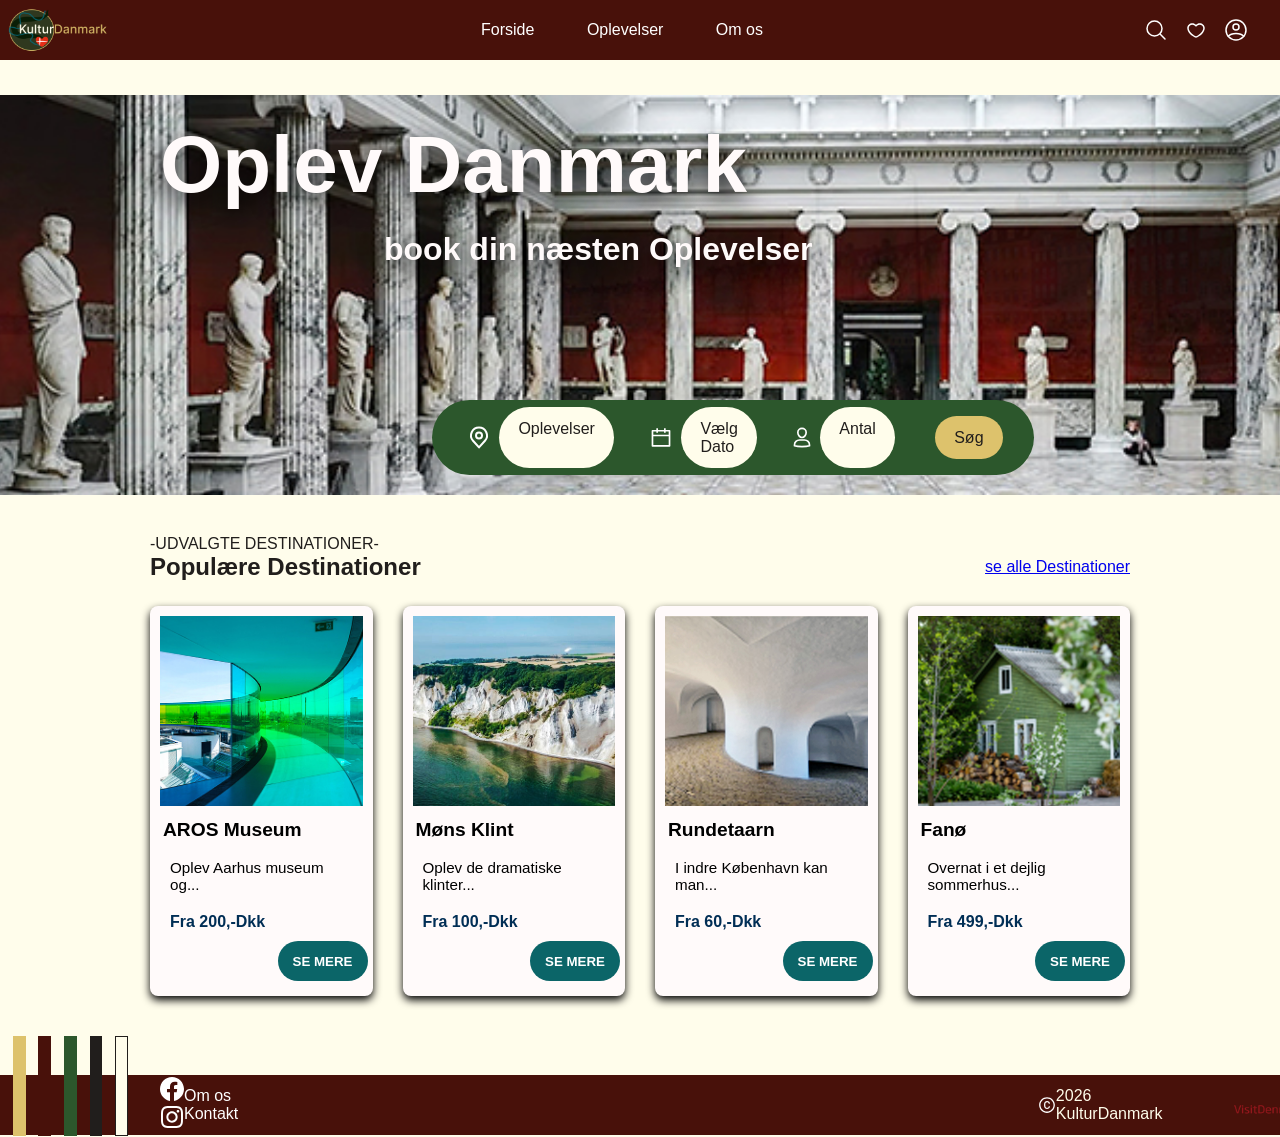
==== commit 017691c4: "fixed searchbar" ====
--- a/index.html
+++ b/index.html
@@ -37,35 +37,24 @@
                 <section class="banner">
                     
                     <div class="banner-content">
-                    <h1>Vinter 2027</h1>
+                    <h1>Oplev Danmark </h1>
                     <p> book din næsten Oplevelser</p>
                     </div>
                     <img src="images/hovedbanner 4.jpg" alt="banner">
-                    
-                        </div>
-                        <div class="search-bar-box">
-                        <div class="search-field">
-                            <img src="images/location.png" alt="Destination">
-                     <span>Destination</span>
     </div>
-
-    <div class="search-field">
-        <img src="images/calender.png.png" alt="dato">
-        
-        <span> Vælg dato</span>
-         </div>
-        <div class="search-field">
-        <img src="images/mand1.png" alt="antal person">
-        <span> Antal person</span>
-        </div>
-   
-        <div class="søg">
-            <button class="search-submit">Søg</button>
-
-        </div>
-
     
                     </section>
+                          <section class="search">
+            <div class="søgebar">
+            <img class="søg-ikoner" src="/img/location-pin.svg" alt="pin">
+            <p class="search-valg1">Oplevelser</p>
+            <img class="søg-ikoner" src="/img/calendar.svg" alt="kalender">
+            <p class="search-valg1">Vælg Dato</p>
+            <img class="søg-ikoner" src="/img/profile.svg" alt="profil">
+            <p class="search-valg1">Antal</p>
+            </div>
+            <p class="search-valg2">Søg</p>
+        </section>
               
              <section class="destinations-section">
                 <p>-UDVALGTE DESTINATIONER-</p>
--- a/css/siyamand.css
+++ b/css/siyamand.css
@@ -3,76 +3,26 @@
     padding: 0;
     box-sizing: border-box;
      font-family: inter, sans-serif;
-}
+} 
 body{
-       background-color: #FFFDEB;
+    background-color: #FFFDEB;
     color: #211e1c;
     }
-   
- ul{
-           list-style: none;
-        display: flex;
-      gap: 25px;
-     color: #fffcfc;
-    font-weight: bolder;
- padding-right: 400px;
-    
-}
-   li a{
-    text-decoration: none;
-          
-    color: azure;
-    font-weight: bold;
-
-}
-.nav-actions search{
-    position: absolute;
-    height: 15px;
-    margin-right: 100px;
-    
-    
- }
-.nav-actions {
-
-    display: flex;
-    color: #f4f0f0;
-  align-items: center;
-        
-    height: 80px;
-    border-radius: 50px;
-     
-
-}
-
-.nav-actions img{
-    height: 25px;
-    gap: 15px;
-    padding-left: 10px;
-}
-.search-btn-top{
-  color: #000;
-    background-color: #fffafa;
-    
-    border-radius: 50px;
-      width: 200px;
-      height: 40px;
-      box-shadow: 0 4px 12px rgb(172, 159, 159);
-      float: right;
-      border: none;
-}
+    
 
 .banner{
     position: relative;
     width: 100%;
     height: 400px;
  }
-.banner img{
-    width: 100%;
-    height: 100%;
- margin-top: 35px;
-    
-    display: block;
-}
+    .banner img {
+height: 450px;
+object-fit: cover;
+object-position: center 55%;
+width:100%;
+margin:  2em 0em;
+}
+
 .banner-content{
     position: absolute;
     top: 50%;
@@ -83,17 +33,104 @@
     
     width: 100%;
 }
+    
 .banner-content h1{
      
     font-size: 5rem;
     font-weight: bold;
     text-shadow: 0 8px 25px rgb(0, 0, 0);
-     
-}
+    position:absolute;
+    top:-2.2em;
+    left: 2em;
+     
+}
+    
 .banner-content p{
     font-size: 2rem;
-   
-}
+   position:absolute;
+   top:-2em;
+   left:12em;
+}
+
+
+.search {
+     border-radius: 50px;
+    background-color: #2c572c;
+    width: 47%;
+    height: 75px;
+    margin: 0 auto;
+    display: flex;
+    align-items: center;
+    justify-content: space-between;
+    position: absolute;
+    top: 25em;
+    left: 27em;
+}
+
+.søgebar {
+    display: flex;
+    margin-left: 0em;
+}
+
+.søg-ikoner {
+    position: relative;
+    margin-right: 0.5em;
+    margin-left: 2.2em;
+}
+
+.search-valg1 {
+    display: block;
+    margin: 0 0;
+    background-color: #fffdeb;
+    border-radius: 50px;
+    padding: 0.8em 1.2em;
+}
+
+.search-valg2 {
+    display: block;
+    margin: 0 2.5em;
+    background-color: #ddc26c;
+    border-radius: 50px;
+    padding: 0.8em 1.2em;
+}
+
+
+.banner-content p{
+   
+    font-weight: bolder;
+    text-shadow: 0 8px 25px rgb(0, 0, 0);
+
+}
+
+.banner img{
+    width: 100%;
+    height: 100%;
+ margin-top: 35px;
+    
+    display: block;
+}
+.banner-content{
+    position: absolute;
+    top: 50%;
+    left: 50%;
+    transform: translate(-50%, -50%);
+    text-align: center;
+    color: #fffafa;
+    
+    width: 100%;
+}
+.banner-content h1{
+     
+    font-size: 5rem;
+    font-weight: bold;
+    text-shadow: 0 8px 25px rgb(0, 0, 0);
+     
+}
+.banner-content p{
+    font-size: 2rem;
+   
+}
+
 
 .search-bar-box{
     position: absolute;
@@ -134,9 +171,9 @@
     gap: 15px;
     box-shadow: 0 4 8px #000;
     
-        
+     
+
   }
- 
    .search-bar-box img{
     position: relative;
     display:25px;
@@ -145,26 +182,7 @@
    
     
   }
-   
-
-.search-bar-box .search-submit{
-    height: 40px;
-    width: 80px;
-    background-color: #ddc26c;
-    border-radius: 50px;
-    font-size: large;
-    font-weight: bolder;
-    border: none;
-}
-.search-submit:hover {
-    background-color: #479247;  
-}
-.banner-content p{
-   
-    font-weight: bolder;
-    text-shadow: 0 8px 25px rgb(0, 0, 0);
-
-}
+
 .destinations-section{
     padding: 40px 150px 40px;
    width: 100%;
@@ -186,6 +204,8 @@
     justify-content: center;
     gap: 30px;
 }
+
+
 .oplev{
     border: #fffafa;
     border-radius: 8px;
@@ -220,12 +240,14 @@
 .oplev:hover{
     transform: translateY(-5px);
 }
+
 .oplev .price{
    display: flex;
     font-weight: bold;
     color: rgb(1, 46, 85);
     padding: 10px 15px;
 }
+
 .knap{
     display: block;
     width: 90px;
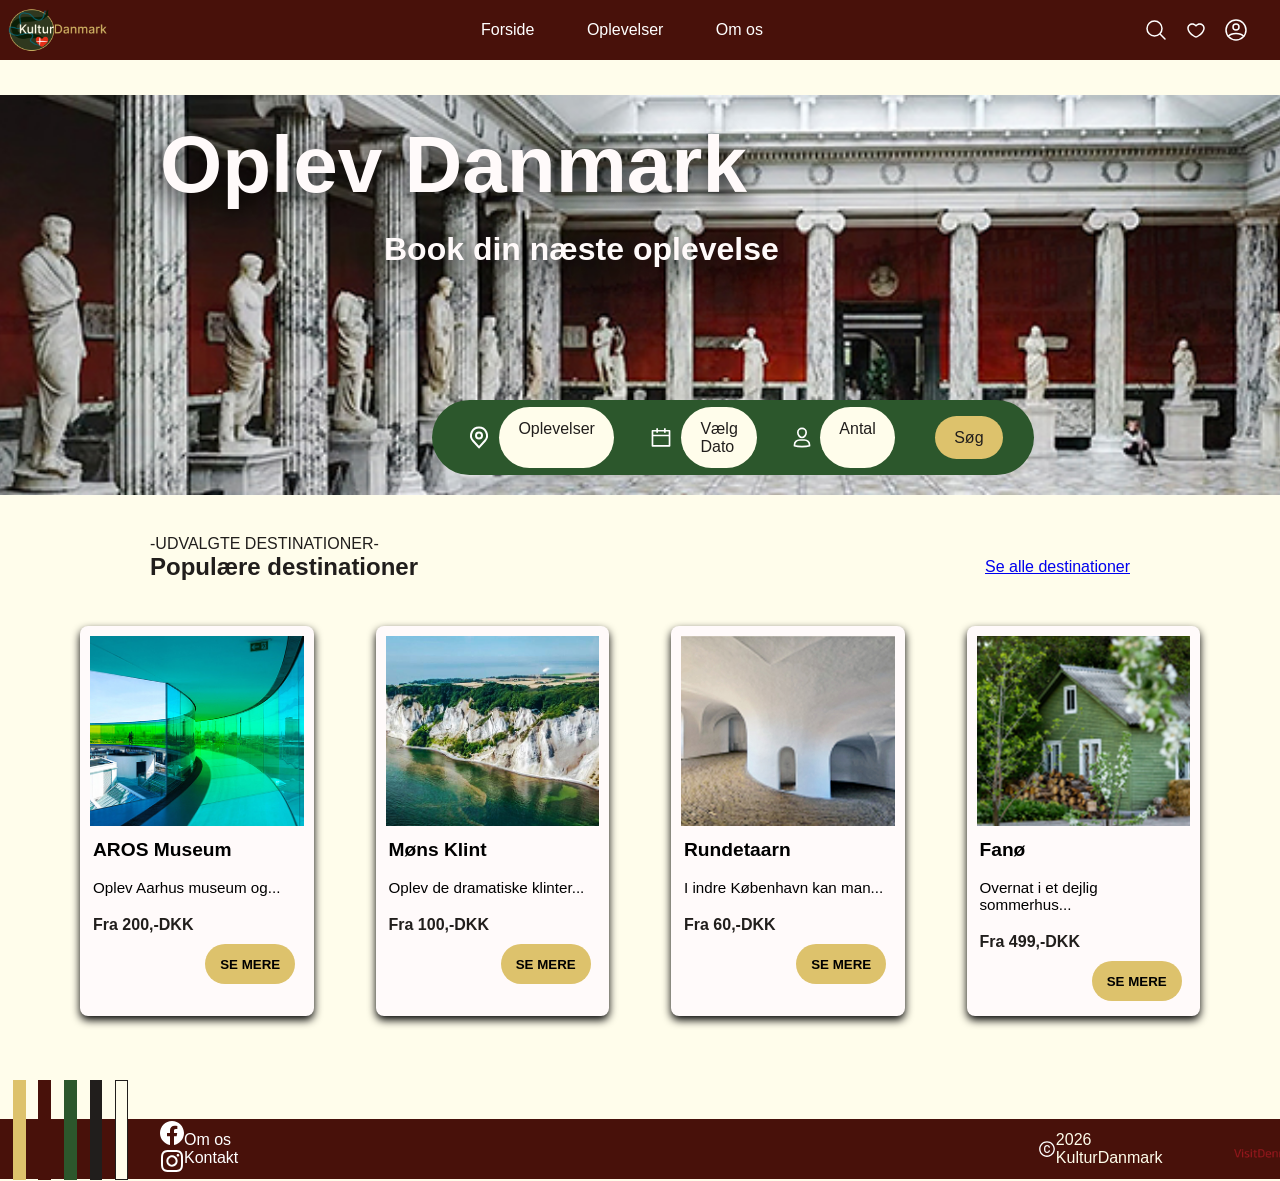
==== commit 36b65178: "Hjemmeside færdig" ====
--- a/index.html
+++ b/index.html
@@ -38,7 +38,7 @@
                     
                     <div class="banner-content">
                     <h1>Oplev Danmark </h1>
-                    <p> book din næsten Oplevelser</p>
+                    <p> Book din næste oplevelse</p>
                     </div>
                     <img src="images/hovedbanner 4.jpg" alt="banner">
     </div>
@@ -59,37 +59,36 @@
              <section class="destinations-section">
                 <p>-UDVALGTE DESTINATIONER-</p>
                 <div class="destinations-title-row">
-                <h2>Populære Destinationer</h2>
-                <a href="#">se alle Destinationer</a>
+                <h2>Populære destinationer</h2>
+                <a href="#">Se alle destinationer</a>
                 </div>
-                
+             </section> 
                 <div class="oplevelser-list">
-                    
                     <div class="oplev">
                     <img src="images/Aarhus.jpg" alt="AROS Museum">
                     <h3>AROS Museum</h3>
                     <p>Oplev Aarhus  museum og...</p>
-                    <span class="price"> Fra 200,-Dkk</span>
+                    <span class="price"> Fra 200,-DKK</span>
                     <button class="knap">SE MERE</button>
-                     </div>
+                    </div>
                            
                      
                     <div class="oplev">
                     <img src="images/mnstklin.jpg" alt="Møns Klints">
                     <h3>Møns Klint</h3>
                     <p>Oplev de dramatiske klinter...</p>
-                     <span class="price"> Fra 100,-Dkk</span>
-                 <button class="knap">SE MERE</button>
-                     </div>
+                    <span class="price"> Fra 100,-DKK</span>
+                    <button class="knap">SE MERE</button>
+                    </div>
                                  
                       
                     <div class="oplev">
                     <img src="images/runderatn.jpg" alt="Billund Legoland">
                     <h3>Rundetaarn</h3>
                     <p> I indre København kan man...</p>
-                    <span class="price"> Fra 60,-Dkk</span>
+                    <span class="price"> Fra 60,-DKK</span>
                     <button class="knap">SE MERE</button> 
-                     </div>
+                    </div>
                 
                 
                      
@@ -97,12 +96,10 @@
                     <img src="images/fano.jpg" alt="Mønsk Klin">
                     <h3>Fanø</h3>
                     <p> Overnat i et dejlig sommerhus...</p>
-                    <span class="price"> Fra 499,-Dkk</span>
+                    <span class="price"> Fra 499,-DKK</span>
                     <button class="knap">SE MERE</button>
-                     
-                </div>
+                    </div>
                  </div>
-             </section> 
                         <div class="farve-linjer">
             <div class="box-1"></div>
             <div class="box-2"></div>
--- a/css/siyamand.css
+++ b/css/siyamand.css
@@ -184,7 +184,7 @@
   }
 
 .destinations-section{
-    padding: 40px 150px 40px;
+    padding: 40px 150px 20px;
    width: 100%;
     
    }
@@ -203,6 +203,7 @@
     display: flex;
     justify-content: center;
     gap: 30px;
+    margin: 0 4em 4em 4em;
 }
 
 
@@ -210,12 +211,13 @@
     border: #fffafa;
     border-radius: 8px;
     overflow: hidden;
-    width: 260px;
+    width: 300px;
     height: 390px;
     box-shadow: 0 4px 8px #000;
     transition: 0.3s ease;
     background-color: #fffafa;
     padding: 5px 5px;
+    margin: 0 1em;
 }
  
 .oplev img{
@@ -234,7 +236,7 @@
 .oplev p{
     font-size: 0.95rem;
     color: #000;
-    padding: 10px 15px;
+    padding: 10px 8px;
 }
  
 .oplev:hover{
@@ -244,22 +246,22 @@
 .oplev .price{
    display: flex;
     font-weight: bold;
-    color: rgb(1, 46, 85);
-    padding: 10px 15px;
+    color: #211e1c;
+    padding: 10px 8px;
 }
 
 .knap{
     display: block;
     width: 90px;
     height: 40px;
-    background-color: rgb(11, 101, 104);
-    color: white;
+    background-color: #ddc26c;
+    color: black;
     border: none;
     border-radius: 20px;
     font-weight: bolder;
     text-align: center;
     float: right;
-    
+    margin-right: 1em;
 }
 
 .knap:hover{
